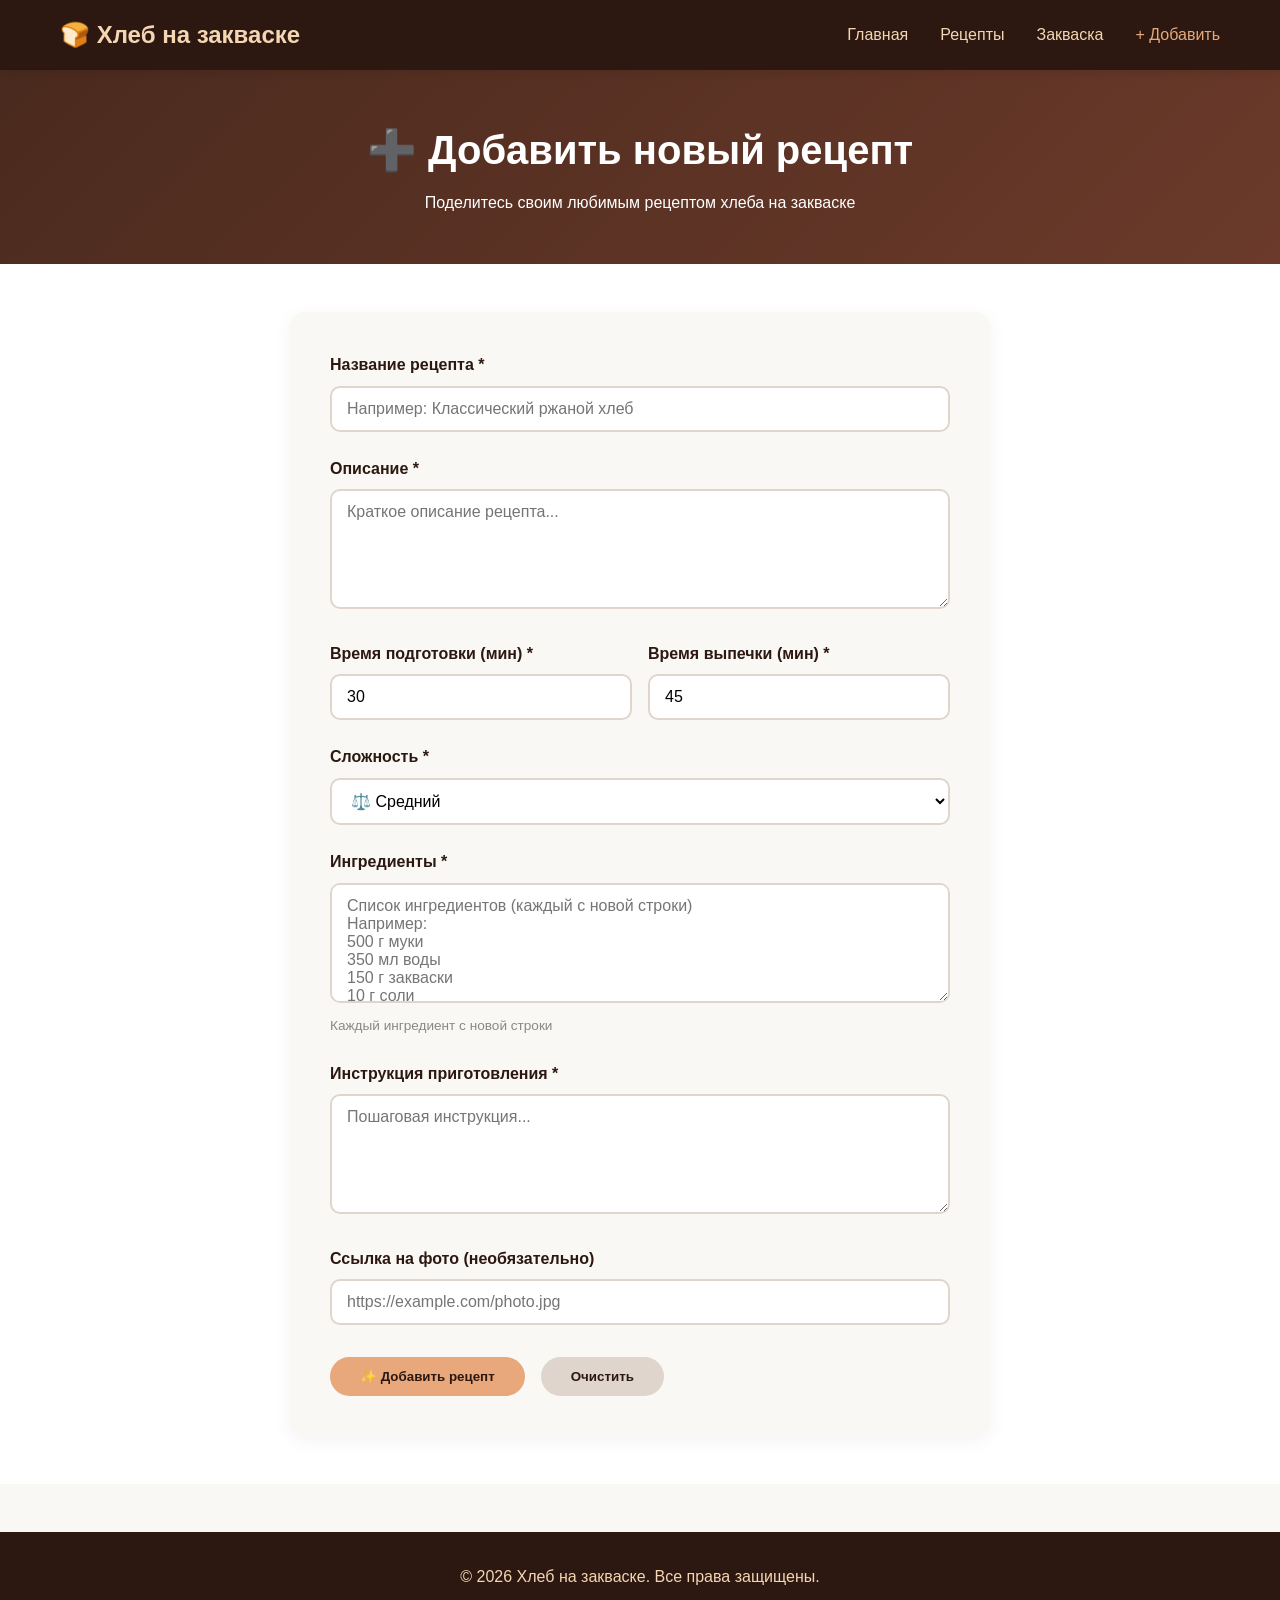
==== frontend/add-recipe.html @ c65954c7 "feat:Проект" ====
<!DOCTYPE html>
<html lang="ru">
<head>
    <meta charset="UTF-8">
    <meta name="viewport" content="width=device-width, initial-scale=1.0">
    <title>Добавить рецепт</title>
    <link rel="stylesheet" href="css/style.css">
    <link rel="stylesheet" href="css/form.css">
</head>
<body>
    <nav class="navbar">
        <div class="container">
            <a href="/" class="logo">🍞 Хлеб на закваске</a>
            <ul class="nav-links">
                <li><a href="/">Главная</a></li>
                <li><a href="/recipes.html">Рецепты</a></li>
                <li><a href="/starter.html">Закваска</a></li>
                <li><a href="/add-recipe.html" class="active">+ Добавить</a></li>
            </ul>
        </div>
    </nav>

    <section class="page-header">
        <div class="container">
            <h1>➕ Добавить новый рецепт</h1>
            <p>Поделитесь своим любимым рецептом хлеба на закваске</p>
        </div>
    </section>

    <section class="form-section">
        <div class="container">
            <form id="recipeForm" class="recipe-form">
                <div class="form-group">
                    <label for="title">Название рецепта *</label>
                    <input type="text" id="title" name="title" required placeholder="Например: Классический ржаной хлеб">
                </div>


                <div class="form-group">
                    <label for="description">Описание *</label>
                    <textarea id="description" name="description" required placeholder="Краткое описание рецепта..."></textarea>
                </div>

                <div class="form-row">
                    <div class="form-group">
                        <label for="prep_time">Время подготовки (мин) *</label>
                        <input type="number" id="prep_time" name="prep_time" required min="1" value="30">
                    </div>
                    <div class="form-group">
                        <label for="cook_time">Время выпечки (мин) *</label>
                        <input type="number" id="cook_time" name="cook_time" required min="1" value="45">
                    </div>
                </div>

                <div class="form-group">
                    <label for="difficulty">Сложность *</label>
                    <select id="difficulty" name="difficulty" required>
                        <option value="easy">🍃 Легкий</option>
                        <option value="medium" selected>⚖️ Средний</option>
                        <option value="hard">🔥 Сложный</option>
                    </select>
                </div>

                <div class="form-group">
                    <label for="ingredients">Ингредиенты *</label>
                    <textarea id="ingredients" name="ingredients" required placeholder="Список ингредиентов (каждый с новой строки)&#10;Например:&#10;500 г муки&#10;350 мл воды&#10;150 г закваски&#10;10 г соли"></textarea>
                    <small>Каждый ингредиент с новой строки</small>
                </div>

                <div class="form-group">
                    <label for="instructions">Инструкция приготовления *</label>
                    <textarea id="instructions" name="instructions" required placeholder="Пошаговая инструкция..."></textarea>
                </div>

                <div class="form-group">
                    <label for="image_url">Ссылка на фото (необязательно)</label>
                    <input type="url" id="image_url" name="image_url" placeholder="https://example.com/photo.jpg">
                </div>

                <div class="form-actions">
                    <button type="submit" class="btn btn-primary">✨ Добавить рецепт</button>
                    <button type="reset" class="btn btn-secondary">Очистить</button>
                </div>
            </form>

            <div id="message" class="message"></div>
        </div>
    </section>

    <footer>
        <div class="container">
            <p>&copy; 2026 Хлеб на закваске. Все права защищены.</p>
        </div>
    </footer>

    <script src="js/add-recipe.js"></script>
</body>
</html>
---- frontend/css/style.css ----
* {
    margin: 0;
    padding: 0;
    box-sizing: border-box;
}

body {
    font-family: 'Segoe UI', Tahoma, Geneva, Verdana, sans-serif;
    line-height: 1.6;
    color: #333;
    background: #faf8f5;
}

.container {
    max-width: 1200px;
    margin: 0 auto;
    padding: 0 20px;
}

/* Navbar */
.navbar {
    background: #2c1810;
    color: #fff;
    padding: 1rem 0;
    position: sticky;
    top: 0;
    z-index: 1000;
    box-shadow: 0 2px 10px rgba(0,0,0,0.1);
}

.navbar .container {
    display: flex;
    justify-content: space-between;
    align-items: center;
}

.logo {
    font-size: 1.5rem;
    font-weight: bold;
    color: #f5d6b3;
    text-decoration: none;
}

.nav-links {
    display: flex;
    list-style: none;
    gap: 2rem;
}

.nav-links a {
    color: #f5d6b3;
    text-decoration: none;
    transition: color 0.3s;
    font-weight: 500;
}

.nav-links a:hover,
.nav-links a.active {
    color: #e8a87c;
}

/* Hero Section */
.hero {
    background: linear-gradient(135deg, #2c1810 0%, #4a2a1e 100%);
    color: white;
    padding: 4rem 0;
    text-align: center;
    min-height: 400px;
    display: flex;
    align-items: center;
}

.hero h1 {
    font-size: 3rem;
    margin-bottom: 1rem;
    color: #f5d6b3;
}

.hero p {
    font-size: 1.2rem;
    margin-bottom: 2rem;
    opacity: 0.9;
}

/* Buttons */
.btn {
    display: inline-block;
    padding: 12px 30px;
    border-radius: 30px;
    text-decoration: none;
    font-weight: 600;
    transition: all 0.3s;
    border: none;
    cursor: pointer;
}

.btn-primary {
    background: #e8a87c;
    color: #2c1810;
}

.btn-primary:hover {
    background: #f5d6b3;
    transform: translateY(-2px);
    box-shadow: 0 5px 15px rgba(232, 168, 124, 0.4);
}

/* Features */
.features {
    padding: 4rem 0;
}

.features h2 {
    text-align: center;
    font-size: 2.5rem;
    margin-bottom: 3rem;
    color: #2c1810;
}

.features-grid {
    display: grid;
    grid-template-columns: repeat(auto-fit, minmax(300px, 1fr));
    gap: 2rem;
}

.feature-card {
    background: white;
    padding: 2rem;
    border-radius: 15px;
    text-align: center;
    box-shadow: 0 5px 20px rgba(0,0,0,0.05);
    transition: transform 0.3s;
}

.feature-card:hover {
    transform: translateY(-5px);
}

.feature-icon {
    font-size: 3rem;
    margin-bottom: 1rem;
}

.feature-card h3 {
    margin-bottom: 0.5rem;
    color: #2c1810;
}

/* Page Header */
.page-header {
    background: linear-gradient(135deg, #4a2a1e 0%, #6b3a2a 100%);
    color: white;
    padding: 3rem 0;
    text-align: center;
}

.page-header h1 {
    font-size: 2.5rem;
    margin-bottom: 0.5rem;
}

/* Recipes */
.recipes-section {
    padding: 3rem 0;
}

.recipe-filters {
    display: flex;
    gap: 1rem;
    justify-content: center;
    margin-bottom: 2rem;
    flex-wrap: wrap;
}

.filter-btn {
    padding: 8px 20px;
    border: 2px solid #2c1810;
    background: transparent;
    border-radius: 25px;
    cursor: pointer;
    transition: all 0.3s;
    font-weight: 500;
}

.filter-btn:hover,
.filter-btn.active {
    background: #2c1810;
    color: white;
}

.recipes-grid {
    display: grid;
    grid-template-columns: repeat(auto-fill, minmax(350px, 1fr));
    gap: 2rem;
}

.recipe-card {
    background: white;
    border-radius: 15px;
    overflow: hidden;
    box-shadow: 0 5px 20px rgba(0,0,0,0.05);
    transition: transform 0.3s;
}

.recipe-card:hover {
    transform: translateY(-5px);
    box-shadow: 0 8px 30px rgba(0,0,0,0.1);
}

.recipe-image {
    width: 100%;
    height: 200px;
    background: #e8d5c4;
    display: flex;
    align-items: center;
    justify-content: center;
    font-size: 3rem;
}

.recipe-content {
    padding: 1.5rem;
}

.recipe-content h3 {
    margin-bottom: 0.5rem;
    color: #2c1810;
}

.recipe-meta {
    display: flex;
    gap: 1rem;
    margin: 0.5rem 0;
    font-size: 0.9rem;
    color: #666;
}

.difficulty {
    display: inline-block;
    padding: 2px 12px;
    border-radius: 12px;
    font-size: 0.8rem;
    font-weight: 600;
}

.difficulty.easy { background: #d4edda; color: #155724; }
.difficulty.medium { background: #fff3cd; color: #856404; }
.difficulty.hard { background: #f8d7da; color: #721c24; }

/* Starters */
.starter-section {
    padding: 3rem 0;
}

.starter-info h2 {
    color: #2c1810;
    margin-top: 2rem;
    margin-bottom: 1rem;
}

.starters-grid {
    display: grid;
    grid-template-columns: repeat(auto-fill, minmax(300px, 1fr));
    gap: 2rem;
    margin-top: 2rem;
}

.starter-card {
    background: white;
    padding: 1.5rem;
    border-radius: 15px;
    box-shadow: 0 5px 20px rgba(0,0,0,0.05);
    border-left: 4px solid #e8a87c;
}

.starter-card h3 {
    color: #2c1810;
    margin-bottom: 0.5rem;
}

/* Footer */
footer {
    background: #2c1810;
    color: #f5d6b3;
    text-align: center;
    padding: 2rem 0;
    margin-top: 3rem;
}

/* Loading */
.loading {
    text-align: center;
    padding: 2rem;
    font-size: 1.2rem;
    color: #666;
}

/* Responsive */
@media (max-width: 768px) {
    .navbar .container {
        flex-direction: column;
        gap: 1rem;
    }
    
    .nav-links {
        gap: 1rem;
    }
    
    .hero h1 {
        font-size: 2rem;
    }
    
    .recipes-grid,
    .starters-grid {
        grid-template-columns: 1fr;
    }
    
    .features-grid {
        grid-template-columns: 1fr;
    }
}

/* Stats */
.stats {
    background: #2c1810;
    color: #f5d6b3;
    padding: 3rem 0;
}

.stats-grid {
    display: grid;
    grid-template-columns: repeat(auto-fit, minmax(200px, 1fr));
    gap: 2rem;
    text-align: center;
}

.stat-item {
    display: flex;
    flex-direction: column;
}

.stat-number {
    font-size: 3rem;
    font-weight: bold;
    color: #e8a87c;
}

.stat-label {
    font-size: 1rem;
    opacity: 0.8;
    margin-top: 0.3rem;
}

.search-bar {
    max-width: 600px;
    margin: 0 auto 2rem;
}

.search-bar input {
    width: 100%;
    padding: 14px 20px;
    border: 2px solid #e0d5cc;
    border-radius: 30px;
    font-size: 1rem;
    transition: all 0.3s;
    background: white;
}

.search-bar input:focus {
    outline: none;
    border-color: #e8a87c;
    box-shadow: 0 0 0 3px rgba(232, 168, 124, 0.1);
}

/* No recipes message */
.no-recipes {
    text-align: center;
    padding: 4rem 2rem;
    background: white;
    border-radius: 20px;
    box-shadow: 0 5px 20px rgba(0,0,0,0.05);
    grid-column: 1 / -1;
}

/* Recipe Cards */
.recipe-card {
    background: white;
    border-radius: 15px;
    overflow: hidden;
    box-shadow: 0 5px 20px rgba(0,0,0,0.05);
    transition: all 0.3s ease;
    position: relative;
}

.recipe-card:hover {
    transform: translateY(-8px);
    box-shadow: 0 15px 40px rgba(0,0,0,0.1);
}

.recipe-image {
    width: 100%;
    height: 200px;
    background-size: cover;
    background-position: center;
    display: flex;
    align-items: center;
    justify-content: center;
    font-size: 4rem;
    transition: transform 0.3s;
    background-color: #f5d6b3; /* цвет, если фото не загрузится */
}

.recipe-image img {
    width: 100%;
    height: 100%;
    object-fit: cover;
}

.recipe-card:hover .recipe-image {
    transform: scale(1.02);
}

.recipe-content {
    padding: 1.5rem;
}

.recipe-content h3 {
    color: #2c1810;
    margin-bottom: 0.5rem;
    font-size: 1.2rem;
}

.recipe-content p {
    color: #666;
    line-height: 1.6;
    margin-bottom: 0.8rem;
}

.recipe-meta {
    display: flex;
    gap: 1rem;
    flex-wrap: wrap;
    align-items: center;
    font-size: 0.9rem;
    color: #888;
}

.recipe-meta span {
    display: flex;
    align-items: center;
    gap: 0.3rem;
}

.difficulty {
    display: inline-block;
    padding: 2px 12px;
    border-radius: 12px;
    font-size: 0.8rem;
    font-weight: 600;
}

.difficulty.easy { 
    background: #d4edda; 
    color: #155724; 
}

.difficulty.medium { 
    background: #fff3cd; 
    color: #856404; 
}

.difficulty.hard { 
    background: #f8d7da; 
    color: #721c24; 
}
---- frontend/css/form.css ----
/* Form Styles */
.form-section {
    padding: 3rem 0;
    background: #fff;
}

.recipe-form {
    max-width: 700px;
    margin: 0 auto;
    background: #faf8f5;
    padding: 2.5rem;
    border-radius: 15px;
    box-shadow: 0 5px 20px rgba(0,0,0,0.05);
}

.form-group {
    margin-bottom: 1.5rem;
}

.form-group label {
    display: block;
    font-weight: 600;
    color: #2c1810;
    margin-bottom: 0.5rem;
}

.form-group input,
.form-group textarea,
.form-group select {
    width: 100%;
    padding: 12px 15px;
    border: 2px solid #e0d5cc;
    border-radius: 10px;
    font-size: 1rem;
    transition: all 0.3s;
    background: white;
    font-family: inherit;
}

.form-group input:focus,
.form-group textarea:focus,
.form-group select:focus {
    outline: none;
    border-color: #e8a87c;
    box-shadow: 0 0 0 3px rgba(232, 168, 124, 0.1);
}

.form-group textarea {
    min-height: 120px;
    resize: vertical;
}

.form-group input[type="number"] {
    width: 100%;
}

.form-row {
    display: grid;
    grid-template-columns: 1fr 1fr;
    gap: 1rem;
}

.form-group small {
    display: block;
    margin-top: 0.3rem;
    color: #888;
    font-size: 0.85rem;
}

.form-actions {
    display: flex;
    gap: 1rem;
    margin-top: 2rem;
    flex-wrap: wrap;
}

.btn-secondary {
    background: #e0d5cc;
    color: #2c1810;
    padding: 12px 30px;
    border-radius: 30px;
    border: none;
    font-weight: 600;
    cursor: pointer;
    transition: all 0.3s;
}

.btn-secondary:hover {
    background: #d0c5bc;
    transform: translateY(-2px);
}

.message {
    max-width: 700px;
    margin: 1rem auto;
    padding: 1rem;
    border-radius: 10px;
    text-align: center;
    display: none;
}

.message.success {
    display: block;
    background: #d4edda;
    color: #155724;
    border: 2px solid #c3e6cb;
}

.message.error {
    display: block;
    background: #f8d7da;
    color: #721c24;
    border: 2px solid #f5c6cb;
}

@media (max-width: 768px) {
    .form-row {
        grid-template-columns: 1fr;
    }
    
    .recipe-form {
        padding: 1.5rem;
    }
}




.current-image {
    padding: 1rem;
    background: #faf8f5;
    border-radius: 10px;
    text-align: center;
}

.current-image img {
    max-width: 300px;
    max-height: 200px;
    border-radius: 10px;
    object-fit: cover;
}
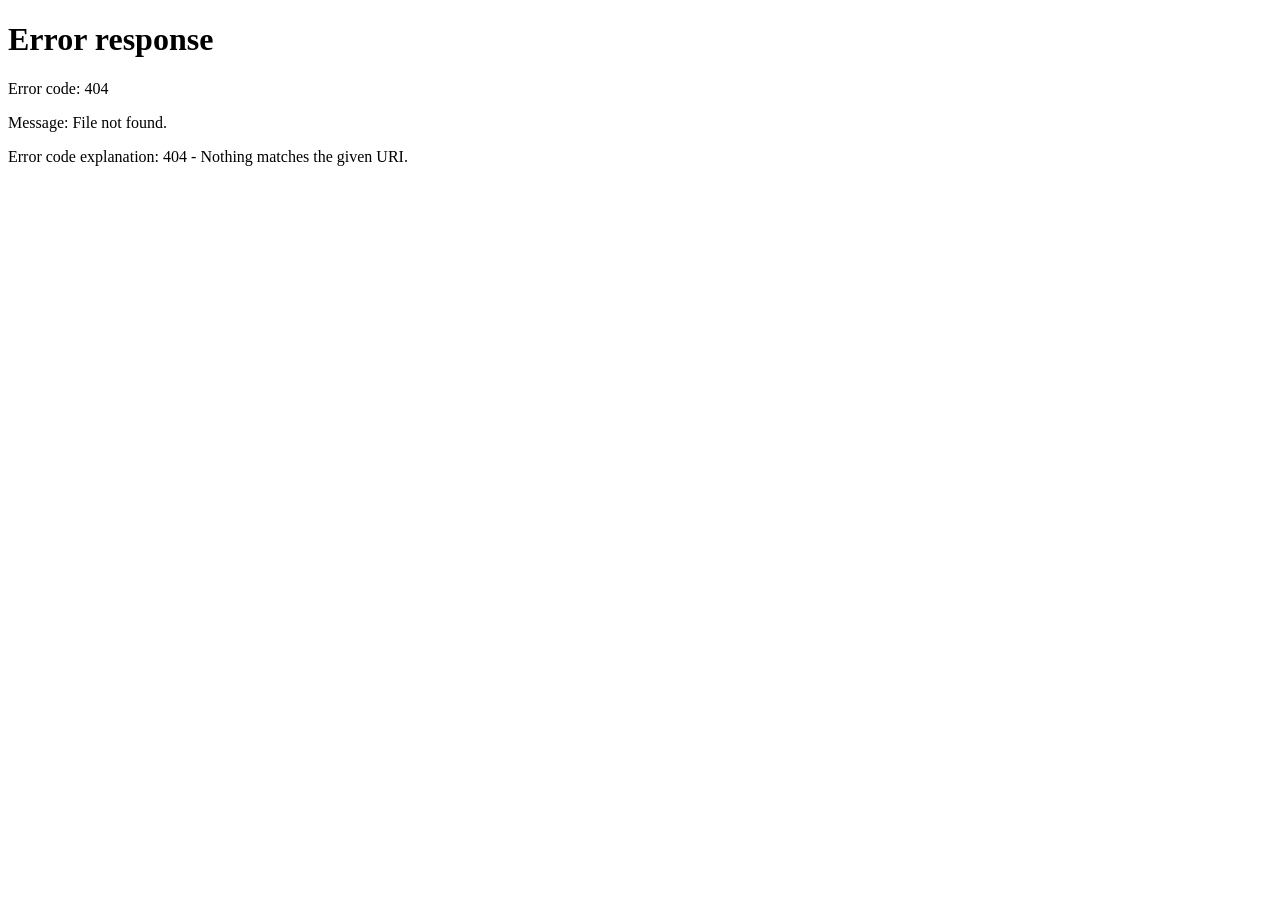
==== commit 8f5d08e4: "feat:Проект" ====
--- a/frontend/add-recipe.html
+++ b/frontend/add-recipe.html
@@ -3,9 +3,9 @@
 <head>
     <meta charset="UTF-8">
     <meta name="viewport" content="width=device-width, initial-scale=1.0">
-    <title>Добавить рецепт</title>
-    <link rel="stylesheet" href="css/style.css">
-    <link rel="stylesheet" href="css/form.css">
+    <title>Добавить рецепт - Хлеб на закваске</title>
+    <link rel="stylesheet" href="css/style.css?v=5">
+    <link rel="stylesheet" href="css/form.css?v=5">
 </head>
 <body>
     <nav class="navbar">
@@ -15,7 +15,8 @@
                 <li><a href="/">Главная</a></li>
                 <li><a href="/recipes.html">Рецепты</a></li>
                 <li><a href="/starter.html">Закваска</a></li>
-                <li><a href="/add-recipe.html" class="active">+ Добавить</a></li>
+                <li class="requires-auth"><a href="/add-recipe.html" class="active">➕ Добавить рецепт</a></li>
+                <li class="auth-links"></li>
             </ul>
         </div>
     </nav>
@@ -32,13 +33,14 @@
             <form id="recipeForm" class="recipe-form">
                 <div class="form-group">
                     <label for="title">Название рецепта *</label>
-                    <input type="text" id="title" name="title" required placeholder="Например: Классический ржаной хлеб">
+                    <input type="text" id="title" name="title" required
+                           placeholder="Например: Классический ржаной хлеб">
                 </div>
-
 
                 <div class="form-group">
                     <label for="description">Описание *</label>
-                    <textarea id="description" name="description" required placeholder="Краткое описание рецепта..."></textarea>
+                    <textarea id="description" name="description" required
+                              placeholder="Краткое описание рецепта..."></textarea>
                 </div>
 
                 <div class="form-row">
@@ -63,18 +65,32 @@
 
                 <div class="form-group">
                     <label for="ingredients">Ингредиенты *</label>
-                    <textarea id="ingredients" name="ingredients" required placeholder="Список ингредиентов (каждый с новой строки)&#10;Например:&#10;500 г муки&#10;350 мл воды&#10;150 г закваски&#10;10 г соли"></textarea>
+                    <textarea id="ingredients" name="ingredients" required
+                              placeholder="Список ингредиентов (каждый с новой строки)&#10;Например:&#10;500 г муки&#10;350 мл воды&#10;150 г закваски&#10;10 г соли"></textarea>
                     <small>Каждый ингредиент с новой строки</small>
                 </div>
 
                 <div class="form-group">
                     <label for="instructions">Инструкция приготовления *</label>
-                    <textarea id="instructions" name="instructions" required placeholder="Пошаговая инструкция..."></textarea>
+                    <textarea id="instructions" name="instructions" required
+                              placeholder="Пошаговая инструкция..."></textarea>
                 </div>
 
                 <div class="form-group">
-                    <label for="image_url">Ссылка на фото (необязательно)</label>
-                    <input type="url" id="image_url" name="image_url" placeholder="https://example.com/photo.jpg">
+                    <label for="image_url">🔗 Ссылка на фото (необязательно)</label>
+                    <input type="url" id="image_url" name="image_url"
+                           placeholder="https://example.com/photo.jpg">
+                    <small>Вставьте прямую ссылку на фото</small>
+                </div>
+
+                <div class="form-group">
+                    <label>📤 Или загрузите фото с компьютера</label>
+                    <div class="file-upload">
+                        <input type="file" id="imageFile" accept="image/*" onchange="previewImage(event)">
+                        <label for="imageFile" class="file-upload-label">📸 Выберите фото</label>
+                        <div id="imagePreview" class="image-preview"></div>
+                    </div>
+                    <small>JPG, PNG, GIF, WebP. Максимум 5MB</small>
                 </div>
 
                 <div class="form-actions">
@@ -93,6 +109,9 @@
         </div>
     </footer>
 
+    <script src="js/config.js"></script>
+    <script src="js/utils.js"></script>
+    <script src="js/auth-check.js"></script>
     <script src="js/add-recipe.js"></script>
 </body>
 </html>
--- a/frontend/css/style.css
+++ b/frontend/css/style.css
@@ -471,4 +471,185 @@
 .difficulty.hard { 
     background: #f8d7da; 
     color: #721c24; 
-}+}
+
+
+/* Общие стили для полей ввода */
+.form-group {
+    margin-bottom: 1.2rem;
+}
+
+.form-group label {
+    display: block;
+    font-weight: 600;
+    color: #2c1810;
+    margin-bottom: 0.4rem;
+    font-size: 0.95rem;
+}
+
+.form-group input[type="text"],
+.form-group input[type="email"],
+.form-group input[type="password"],
+.form-group input[type="number"],
+.form-group input[type="url"],
+.form-group input[type="search"],
+.form-group textarea,
+.form-group select {
+    width: 100%;
+    padding: 10px 14px;
+    border: 2px solid #e0d5cc;
+    border-radius: 10px;
+    background: #ffffff;
+    font-size: 1rem;
+    font-family: inherit;
+    color: #2c1810;
+    transition: border-color 0.2s, box-shadow 0.2s;
+    box-sizing: border-box;
+}
+
+/* Фокус */
+.form-group input:focus,
+.form-group textarea:focus,
+.form-group select:focus {
+    outline: none;
+    border-color: #e8a87c;
+    box-shadow: 0 0 0 3px rgba(232, 168, 124, 0.15);
+}
+
+/* Placeholder */
+.form-group input::placeholder,
+.form-group textarea::placeholder {
+    color: #b5a89c;
+}
+
+/* Textarea */
+.form-group textarea {
+    min-height: 90px;
+    resize: vertical;
+    line-height: 1.5;
+}
+
+/* Select */
+.form-group select {
+    cursor: pointer;
+    appearance: none;
+    background-image: url("data:image/svg+xml;utf8,<svg xmlns='http://www.w3.org/2000/svg' width='12' height='8' viewBox='0 0 12 8'><path fill='%232c1810' d='M6 8L0 0h12z'/></svg>");
+    background-repeat: no-repeat;
+    background-position: right 14px center;
+    padding-right: 36px;
+}
+
+/* Кнопки */
+.form-group + button,
+form button[type="submit"],
+button.btn-primary {
+    padding: 12px 28px;
+    border-radius: 30px;
+    font-size: 1rem;
+    font-weight: 600;
+    cursor: pointer;
+    border: none;
+    transition: background 0.2s, transform 0.1s;
+}
+
+/* Рейтинг-звёзды */
+.rating-stars {
+    display: flex;
+    gap: 6px;
+    font-size: 2rem;
+    cursor: pointer;
+    user-select: none;
+    margin: 0.3rem 0 0.6rem;
+}
+
+.rating-stars span {
+    opacity: 0.35;
+    transition: opacity 0.15s, transform 0.15s;
+    line-height: 1;
+}
+
+.rating-stars span:hover {
+    transform: scale(1.15);
+}
+
+.rating-stars span.active,
+.rating-stars span.active ~ span {
+    opacity: 1;
+}
+
+/* Блок калькулятора кормления */
+.calc-inputs .form-group {
+    margin-bottom: 1rem;
+}
+
+.calc-inputs label {
+    display: block;
+    font-weight: 600;
+    color: #2c1810;
+    margin-bottom: 0.4rem;
+}
+
+.calc-inputs input,
+.calc-inputs select {
+    width: 100%;
+    max-width: 320px;
+    padding: 10px 14px;
+    border: 2px solid #e0d5cc;
+    border-radius: 10px;
+    background: #fff;
+    font-size: 1rem;
+    font-family: inherit;
+    box-sizing: border-box;
+    transition: border-color 0.2s, box-shadow 0.2s;
+}
+
+.calc-inputs input:focus,
+.calc-inputs select:focus {
+    outline: none;
+    border-color: #e8a87c;
+    box-shadow: 0 0 0 3px rgba(232, 168, 124, 0.15);
+}
+
+.calc-inputs button {
+    margin-top: 0.6rem;
+    padding: 12px 28px;
+    border-radius: 30px;
+    background: #e8a87c;
+    color: #2c1810;
+    border: none;
+    font-size: 1rem;
+    font-weight: 600;
+    cursor: pointer;
+    transition: background 0.2s, transform 0.1s;
+}
+
+.calc-inputs button:hover {
+    background: #f5d6b3;
+    transform: translateY(-1px);
+}
+
+/* Блок формы комментария */
+.comment-form {
+    background: #faf8f5;
+    padding: 1.5rem;
+    border-radius: 12px;
+    margin-bottom: 1.5rem;
+}
+
+.comment-form h3 {
+    color: #2c1810;
+    margin-bottom: 1rem;
+}
+
+.rating-stars span.active {
+    color: #f5a623;
+    text-shadow: 0 0 8px rgba(245, 166, 35, 0.4);
+}
+
+.rating-stars span:hover,
+.rating-stars span:hover ~ span {
+    color: #f5a623;
+    opacity: 0.8;
+}
+
+
--- a/frontend/css/form.css
+++ b/frontend/css/form.css
@@ -1,4 +1,4 @@
-/* Form Styles */
+
 .form-section {
     padding: 3rem 0;
     background: #fff;
